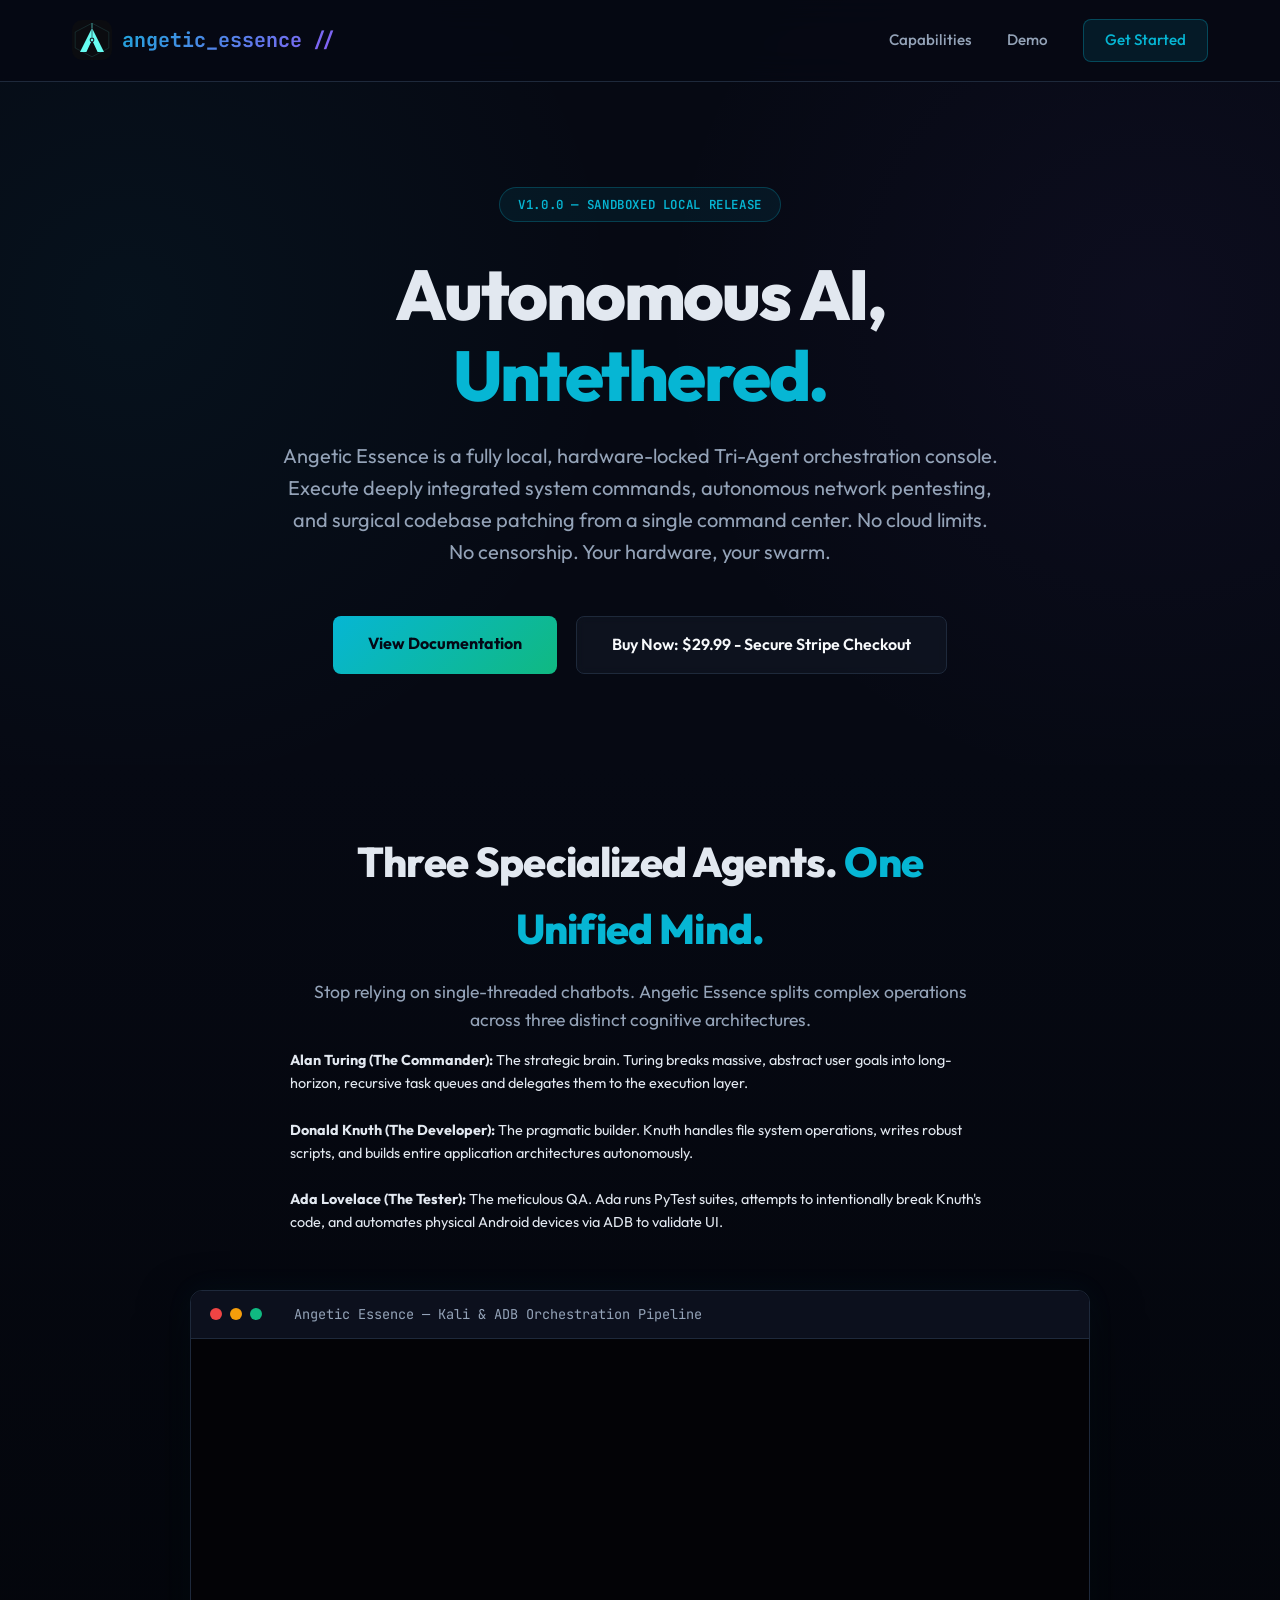
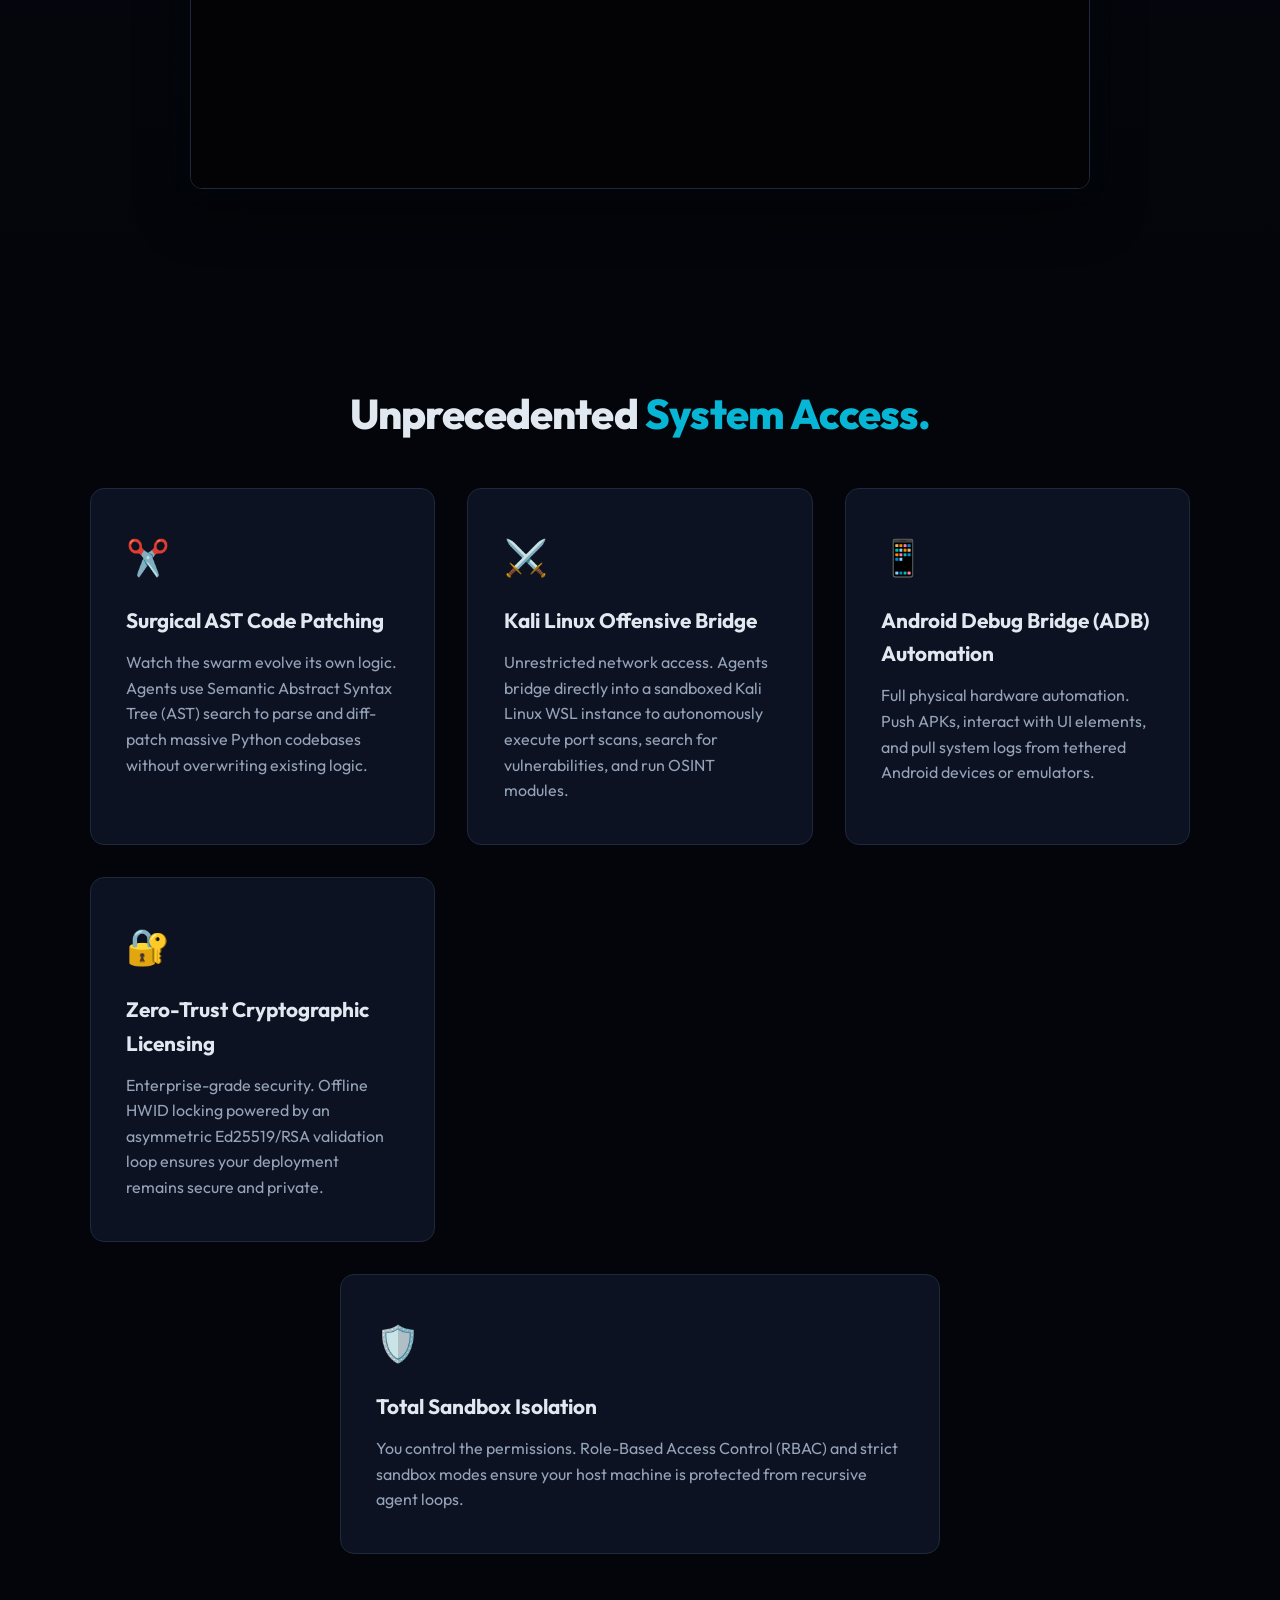
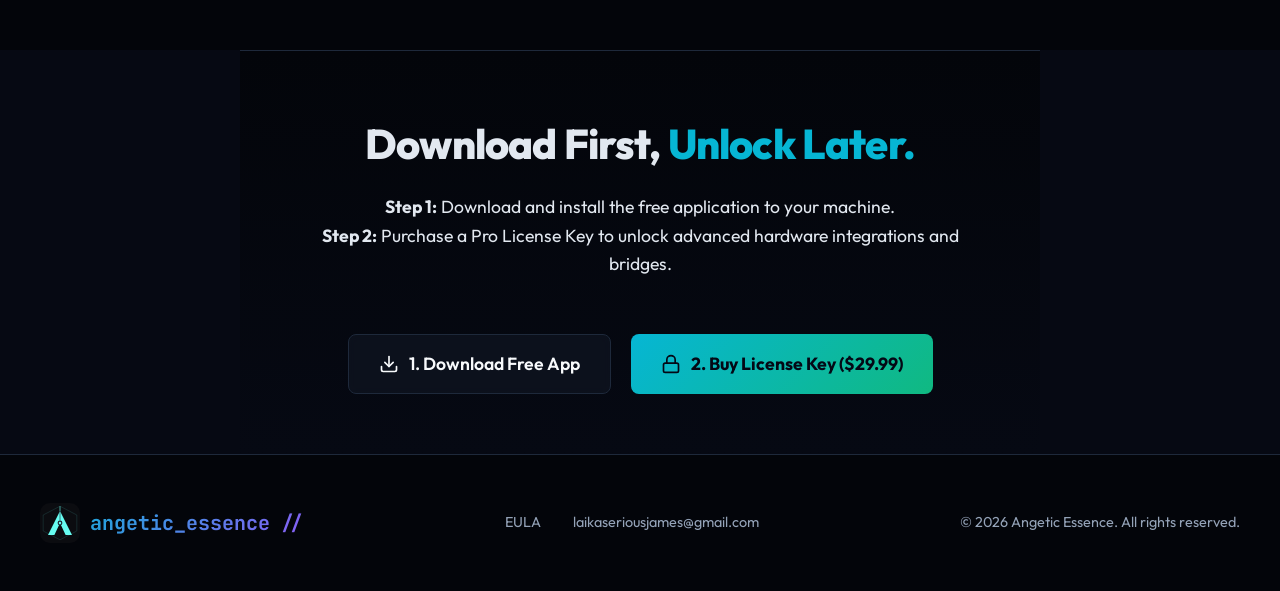
==== website/index.html @ a0ae640c "Include marketing website files in repository distribution" ====
<!DOCTYPE html>
<html lang="en">
<head>
    <meta charset="UTF-8">
    <meta name="viewport" content="width=device-width, initial-scale=1.0">
    <title>Angetic Essence — Local Autonomous AI Agent Cyberdeck</title>
    <link rel="stylesheet" href="styles.css">
    <link rel="preconnect" href="https://fonts.googleapis.com">
    <link href="https://fonts.googleapis.com/css2?family=JetBrains+Mono:wght@400;500;700&family=Outfit:wght@400;500;600;700;800&display=swap" rel="stylesheet">
</head>
<body>
    <nav>
        <div class="nav-inner">
            <span class="logo" style="display: flex; align-items: center; gap: 10px;">
                <svg xmlns="http://www.w3.org/2000/svg" viewBox="0 0 500 500" height="40" style="border-radius: 10px;">
                  <rect width="500" height="500" fill="#0B0C10"/>
                  <polygon points="250,40 460,150 460,350 250,460 40,350 40,150" fill="none" stroke="#45A29E" stroke-width="6" stroke-opacity="0.4"/>
                  <path d="M 250 100 L 400 400 L 320 400 L 250 250 L 180 400 L 100 400 Z" fill="#66FCF1"/>
                  <circle cx="250" cy="250" r="30" fill="#1F2833"/>
                  <circle cx="250" cy="250" r="15" fill="#66FCF1"/>
                  <line x1="250" y1="100" x2="250" y2="220" stroke="#1F2833" stroke-width="8"/>
                  <line x1="250" y1="40" x2="250" y2="100" stroke="#66FCF1" stroke-width="8"/>
                </svg>
                angetic_essence<span class="dim">//</span>
            </span>
            <div class="nav-links">
                <a href="#features">Capabilities</a>
                <a href="#demo">Demo</a>
                <a href="#pricing" class="nav-cta">Get Started</a>
            </div>
        </div>
    </nav>

    <header class="hero">
        <div class="hero-bg"></div>
        <div class="hero-content">
            <span class="badge">V1.0.0 — Sandboxed Local Release</span>
            <h1>Autonomous AI,<br><span class="accent">Untethered.</span></h1>
            <p class="hero-sub">Angetic Essence is a fully local, hardware-locked Tri-Agent orchestration console. Execute deeply integrated system commands, autonomous network pentesting, and surgical codebase patching from a single command center. No cloud limits. No censorship. Your hardware, your swarm.</p>
            <div class="hero-actions">
                <a href="https://github.com/laikaseriousjames-barkdog/Angetic-Essence#readme" class="btn-primary">View Documentation</a>
                <a href="#pricing" class="btn-secondary">Buy Now: $29.99 - Secure Stripe Checkout</a>
            </div>
        </div>
    </header>

    <section class="demo-section" id="demo">
        <div class="section-header">
            <h2>Three Specialized Agents. <span class="accent">One Unified Mind.</span></h2>
            <p>Stop relying on single-threaded chatbots. Angetic Essence splits complex operations across three distinct cognitive architectures.</p>
            <p style="color: var(--fg2); margin-top: 15px; font-size: 0.9rem; text-align: left; max-width: 800px; margin-left: auto; margin-right: auto;">
                <strong>Alan Turing (The Commander):</strong> The strategic brain. Turing breaks massive, abstract user goals into long-horizon, recursive task queues and delegates them to the execution layer.<br><br>
                <strong>Donald Knuth (The Developer):</strong> The pragmatic builder. Knuth handles file system operations, writes robust scripts, and builds entire application architectures autonomously.<br><br>
                <strong>Ada Lovelace (The Tester):</strong> The meticulous QA. Ada runs PyTest suites, attempts to intentionally break Knuth's code, and automates physical Android devices via ADB to validate UI.
            </p>
        </div>
        <div class="hardware-frame">
            <div class="screen-header">
                <div class="window-controls">
                    <span class="dot red"></span>
                    <span class="dot yellow"></span>
                    <span class="dot green"></span>
                </div>
                <span class="window-title">Angetic Essence — Kali & ADB Orchestration Pipeline</span>
            </div>
            <div class="screen-body">
                <video autoplay loop muted playsinline class="demo-video">
                    <source src="assets/demo.mp4" type="video/mp4">
                    <!-- Text fallback representing terminal output in case video asset is not present -->
                    <pre class="terminal-fallback">
[Knuth] Initializing news-based developer intelligence loop...
[Lovelace] Verification suites booted: pytest-coverage ready.
[Turing] Analyzing Kali Linux WSL VM health: Status OK.
[SYSTEM] Ready for tasks. Enter target command.
$ /api/adb/devices -> Listing ADB nodes. Found device [emulator-5554]
$ /api/vm/exec "nmap -sV -F 192.168.1.1" -> Triggering network audit tool...
                    </pre>
                </video>
            </div>
        </div>
    </section>

    <section class="value-props" id="features">
        <div class="section-header" style="text-align: center; margin-bottom: 40px;">
            <h2>Unprecedented <span class="accent">System Access.</span></h2>
        </div>
        <div class="props-grid">
            <div class="prop-card">
                <div class="prop-icon">✂️</div>
                <h3>Surgical AST Code Patching</h3>
                <p>Watch the swarm evolve its own logic. Agents use Semantic Abstract Syntax Tree (AST) search to parse and diff-patch massive Python codebases without overwriting existing logic.</p>
            </div>
            <div class="prop-card">
                <div class="prop-icon">⚔️</div>
                <h3>Kali Linux Offensive Bridge</h3>
                <p>Unrestricted network access. Agents bridge directly into a sandboxed Kali Linux WSL instance to autonomously execute port scans, search for vulnerabilities, and run OSINT modules.</p>
            </div>
            <div class="prop-card">
                <div class="prop-icon">📱</div>
                <h3>Android Debug Bridge (ADB) Automation</h3>
                <p>Full physical hardware automation. Push APKs, interact with UI elements, and pull system logs from tethered Android devices or emulators.</p>
            </div>
            <div class="prop-card">
                <div class="prop-icon">🔐</div>
                <h3>Zero-Trust Cryptographic Licensing</h3>
                <p>Enterprise-grade security. Offline HWID locking powered by an asymmetric Ed25519/RSA validation loop ensures your deployment remains secure and private.</p>
            </div>
            <div class="prop-card" style="grid-column: 1 / -1; max-width: 600px; margin: 0 auto;">
                <div class="prop-icon">🛡️</div>
                <h3>Total Sandbox Isolation</h3>
                <p>You control the permissions. Role-Based Access Control (RBAC) and strict sandbox modes ensure your host machine is protected from recursive agent loops.</p>
            </div>
        </div>
    </section>

    <section class="pricing" id="pricing" style="text-align: center; max-width: 800px; margin: 0 auto; padding: 60px 20px;">
        <div class="section-header">
            <h2>Download First, <span class="accent">Unlock Later.</span></h2>
            <p style="font-size: 1.1rem; margin-bottom: 30px; line-height: 1.6; color: var(--fg2);">
                <strong>Step 1:</strong> Download and install the free application to your machine.<br>
                <strong>Step 2:</strong> Purchase a Pro License Key to unlock advanced hardware integrations and bridges.
            </p>
        </div>
        <div style="display: flex; gap: 20px; justify-content: center; flex-wrap: wrap;">
            <a href="https://github.com/laikaseriousjames-barkdog/Angetic-Essence/releases/latest/download/Angetic-Essencev1.exe" class="btn-secondary" style="font-size: 1.1rem; padding: 15px 30px; display: flex; align-items: center; gap: 10px;">
                <svg width="20" height="20" viewBox="0 0 24 24" fill="none" stroke="currentColor" stroke-width="2" stroke-linecap="round" stroke-linejoin="round"><path d="M21 15v4a2 2 0 0 1-2 2H5a2 2 0 0 1-2-2v-4"></path><polyline points="7 10 12 15 17 10"></polyline><line x1="12" y1="15" x2="12" y2="3"></line></svg>
                1. Download Free App
            </a>
            <a href="https://buy.stripe.com/bJe3cv6GCcll5O38qT6g800" class="btn-primary" target="_blank" rel="noopener noreferrer" style="font-size: 1.1rem; padding: 15px 30px; display: flex; align-items: center; gap: 10px;">
                <svg width="20" height="20" viewBox="0 0 24 24" fill="none" stroke="currentColor" stroke-width="2" stroke-linecap="round" stroke-linejoin="round"><rect x="3" y="11" width="18" height="11" rx="2" ry="2"></rect><path d="M7 11V7a5 5 0 0 1 10 0v4"></path></svg>
                2. Buy License Key ($29.99)
            </a>
        </div>
    </section>

    <footer>
        <div class="footer-inner">
            <span class="logo" style="display: flex; align-items: center; gap: 10px;">
                <svg xmlns="http://www.w3.org/2000/svg" viewBox="0 0 500 500" height="40" style="border-radius: 10px;">
                  <rect width="500" height="500" fill="#0B0C10"/>
                  <polygon points="250,40 460,150 460,350 250,460 40,350 40,150" fill="none" stroke="#45A29E" stroke-width="6" stroke-opacity="0.4"/>
                  <path d="M 250 100 L 400 400 L 320 400 L 250 250 L 180 400 L 100 400 Z" fill="#66FCF1"/>
                  <circle cx="250" cy="250" r="30" fill="#1F2833"/>
                  <circle cx="250" cy="250" r="15" fill="#66FCF1"/>
                  <line x1="250" y1="100" x2="250" y2="220" stroke="#1F2833" stroke-width="8"/>
                  <line x1="250" y1="40" x2="250" y2="100" stroke="#66FCF1" stroke-width="8"/>
                </svg>
                angetic_essence<span class="dim">//</span>
            </span>
            <div class="footer-links">
                <a href="docs/EULA.md">EULA</a>
                <a href="mailto:laikaseriousjames@gmail.com">laikaseriousjames@gmail.com</a>
            </div>
            <span class="dim">&copy; 2026 Angetic Essence. All rights reserved.</span>
        </div>
    </footer>
</body>
</html>
---- website/styles.css ----
/* ─── Reset & Base ─── */
*, *::before, *::after {
    margin: 0;
    padding: 0;
    box-sizing: border-box;
}

html {
    scroll-behavior: smooth;
}

body {
    background: #060913;
    color: #e2e8f0;
    font-family: 'Outfit', -apple-system, BlinkMacSystemFont, sans-serif;
    line-height: 1.6;
    -webkit-font-smoothing: antialiased;
}

/* ─── Global Variables ─── */
:root {
    --bg: #060913;
    --bg-card: #0d1222;
    --bg-hover: #131b32;
    --border: #1e293b;
    --border-glow: rgba(6, 182, 212, 0.2);
    --text: #f8fafc;
    --text-dim: #94a3b8;
    --accent: #06b6d4; /* Cyan */
    --accent-alt: #10b981; /* Green */
    --purple: #8b5cf6;
    --font-mono: 'JetBrains Mono', 'Fira Code', monospace;
}

.accent { color: var(--accent); }
.dim { color: var(--text-dim); }

/* ─── Navigation ─── */
nav {
    position: fixed;
    top: 0;
    width: 100%;
    z-index: 100;
    background: rgba(6, 9, 19, 0.85);
    backdrop-filter: blur(16px);
    border-bottom: 1px solid var(--border);
}

.nav-inner {
    max-width: 1200px;
    margin: 0 auto;
    padding: 1.2rem 2rem;
    display: flex;
    justify-content: space-between;
    align-items: center;
}

.logo {
    font-family: var(--font-mono);
    font-size: 1.25rem;
    font-weight: 700;
    background: linear-gradient(135deg, var(--accent), var(--purple));
    -webkit-background-clip: text;
    -webkit-text-fill-color: transparent;
}

.nav-links {
    display: flex;
    gap: 2.2rem;
    align-items: center;
}

.nav-links a {
    color: var(--text-dim);
    text-decoration: none;
    font-size: 0.95rem;
    font-weight: 500;
    transition: color 0.2s;
}

.nav-links a:hover {
    color: var(--accent);
}

.nav-cta {
    background: rgba(6, 182, 212, 0.1);
    color: var(--accent) !important;
    padding: 0.5rem 1.3rem;
    border-radius: 8px;
    border: 1px solid rgba(6, 182, 212, 0.3);
    font-weight: 600;
    transition: all 0.2s;
}

.nav-cta:hover {
    background: rgba(6, 182, 212, 0.2);
    box-shadow: 0 0 15px rgba(6, 182, 212, 0.2);
}

/* ─── Hero / Header ─── */
.hero {
    position: relative;
    min-height: 85vh;
    display: flex;
    align-items: center;
    justify-content: center;
    padding: 10rem 2rem 4rem;
    overflow: hidden;
}

.hero-bg {
    position: absolute;
    inset: 0;
    background:
        radial-gradient(circle at 10% 40%, rgba(6, 182, 212, 0.05) 0%, transparent 40%),
        radial-gradient(circle at 90% 40%, rgba(139, 92, 246, 0.05) 0%, transparent 40%);
    pointer-events: none;
}

.hero-content {
    position: relative;
    max-width: 900px;
    text-align: center;
    z-index: 10;
}

.badge {
    display: inline-block;
    font-family: var(--font-mono);
    font-size: 0.78rem;
    color: var(--accent);
    background: rgba(6, 182, 212, 0.08);
    border: 1px solid rgba(6, 182, 212, 0.25);
    padding: 0.4rem 1.1rem;
    border-radius: 100px;
    margin-bottom: 2rem;
    letter-spacing: 0.05em;
    text-transform: uppercase;
    font-weight: 600;
}

.hero h1 {
    font-size: clamp(2.6rem, 5.5vw, 4.4rem);
    margin-bottom: 1.5rem;
    font-weight: 800;
    letter-spacing: -0.03em;
    line-height: 1.15;
}

.hero-sub {
    font-size: clamp(1.05rem, 2vw, 1.25rem);
    color: var(--text-dim);
    max-width: 720px;
    margin: 0 auto 3rem;
    line-height: 1.6;
}

.hero-actions {
    display: flex;
    gap: 1.2rem;
    justify-content: center;
    flex-wrap: wrap;
}

/* ─── Buttons ─── */
.btn-primary {
    display: inline-block;
    background: linear-gradient(135deg, var(--accent), var(--accent-alt));
    color: #040815;
    font-weight: 700;
    font-size: 1rem;
    padding: 0.95rem 2.2rem;
    border-radius: 8px;
    text-decoration: none;
    border: none;
    cursor: pointer;
    transition: all 0.25s ease;
}

.btn-primary:hover {
    transform: translateY(-2px);
    box-shadow: 0 0 25px rgba(6, 182, 212, 0.4);
}

.btn-secondary {
    display: inline-block;
    color: var(--text);
    font-weight: 600;
    font-size: 1rem;
    padding: 0.95rem 2.2rem;
    border-radius: 8px;
    text-decoration: none;
    border: 1px solid var(--border);
    background: rgba(30, 41, 59, 0.3);
    backdrop-filter: blur(4px);
    transition: all 0.25s ease;
}

.btn-secondary:hover {
    border-color: var(--accent);
    background: var(--bg-hover);
    transform: translateY(-2px);
}

/* ─── Demo Section & Hardware Screen ─── */
.demo-section {
    padding: 4rem 2rem 6rem;
    background: linear-gradient(180deg, var(--bg) 0%, #03050a 100%);
}

.section-header {
    text-align: center;
    max-width: 700px;
    margin: 0 auto 3.5rem;
}

.section-header h2 {
    font-size: clamp(2rem, 3.5vw, 2.6rem);
    font-weight: 800;
    letter-spacing: -0.02em;
}

.section-header p {
    color: var(--text-dim);
    margin-top: 1rem;
    font-size: 1.1rem;
}

.hardware-frame {
    max-width: 900px;
    margin: 0 auto;
    background: #020205;
    border-radius: 12px;
    border: 1px solid var(--border);
    box-shadow: 0 20px 50px rgba(0, 0, 0, 0.5), 0 0 30px rgba(6, 182, 212, 0.05);
    overflow: hidden;
}

.screen-header {
    display: flex;
    align-items: center;
    padding: 0.8rem 1.2rem;
    background: #0c101d;
    border-bottom: 1px solid var(--border);
}

.window-controls {
    display: flex;
    gap: 0.5rem;
}

.window-controls .dot {
    width: 12px;
    height: 12px;
    border-radius: 50%;
    display: block;
}

.window-controls .dot.red { background: #ef4444; }
.window-controls .dot.yellow { background: #f59e0b; }
.window-controls .dot.green { background: #10b981; }

.window-title {
    margin-left: 2rem;
    color: var(--text-dim);
    font-size: 0.85rem;
    font-family: var(--font-mono);
}

.screen-body {
    position: relative;
    padding: 0;
    background: #030306;
}

.demo-video {
    width: 100%;
    height: auto;
    display: block;
    border: none;
}

.terminal-fallback {
    padding: 2rem;
    font-family: var(--font-mono);
    font-size: 0.9rem;
    color: #00ff66;
    line-height: 1.8;
    white-space: pre-wrap;
    word-break: break-all;
    background: #030306;
}

/* ─── Value Propositions ─── */
.value-props {
    padding: 6rem 2rem;
    background: #03050a;
}

.props-grid {
    max-width: 1100px;
    margin: 0 auto;
    display: grid;
    grid-template-columns: repeat(auto-fit, minmax(320px, 1fr));
    gap: 2rem;
}

.prop-card {
    background: var(--bg-card);
    border: 1px solid var(--border);
    border-radius: 14px;
    padding: 2.5rem 2.2rem;
    transition: all 0.3s ease;
}

.prop-card:hover {
    border-color: var(--border-glow);
    background: var(--bg-hover);
    transform: translateY(-4px);
    box-shadow: 0 10px 25px rgba(6, 182, 212, 0.05);
}

.prop-icon {
    font-size: 2.2rem;
    margin-bottom: 1.2rem;
}

.prop-card h3 {
    font-size: 1.3rem;
    font-weight: 700;
    margin-bottom: 0.8rem;
}

.prop-card p {
    color: var(--text-dim);
    font-size: 1rem;
    line-height: 1.6;
}

.prop-card p strong {
    color: var(--text);
}

/* ─── Pricing Section ─── */
.pricing {
    padding: 8rem 2rem;
    background: linear-gradient(180deg, #03050a 0%, var(--bg) 100%);
    border-top: 1px solid var(--border);
}

.pricing-grid {
    max-width: 900px;
    margin: 0 auto;
    display: grid;
    grid-template-columns: repeat(auto-fit, minmax(360px, 1fr));
    gap: 2.5rem;
    align-items: stretch;
}

.pricing-card {
    background: var(--bg-card);
    border: 1px solid var(--border);
    border-radius: 16px;
    padding: 3rem 2.5rem;
    position: relative;
    display: flex;
    flex-direction: column;
}

.pricing-card.featured {
    border-color: var(--accent);
    box-shadow: 0 15px 40px rgba(6, 182, 212, 0.1);
    background: #0e162d;
}

.featured-badge {
    position: absolute;
    top: -14px;
    left: 50%;
    transform: translateX(-50%);
    background: linear-gradient(135deg, var(--accent), var(--accent-alt));
    color: #040815;
    font-size: 0.8rem;
    font-weight: 800;
    padding: 0.35rem 1.5rem;
    border-radius: 100px;
    text-transform: uppercase;
    letter-spacing: 0.05em;
}

.pricing-card h3 {
    font-size: 1.5rem;
    font-weight: 800;
    margin-bottom: 0.5rem;
}

.price {
    font-size: 3.5rem;
    font-weight: 800;
    color: var(--text);
    margin: 1rem 0 0.1rem;
}

.pricing-card.featured .price {
    color: var(--accent);
}

.price-note {
    color: var(--text-dim);
    font-size: 0.95rem;
    margin-bottom: 1.5rem;
}

.card-desc {
    color: var(--text-dim);
    font-size: 0.95rem;
    line-height: 1.5;
    margin-bottom: 2rem;
}

.pricing-card ul {
    list-style: none;
    margin-bottom: 3rem;
}

.pricing-card li {
    padding: 0.65rem 0;
    font-size: 0.95rem;
    color: var(--text-dim);
    display: flex;
    align-items: flex-start;
}

.pricing-card li::before {
    content: "✓";
    color: var(--accent-alt);
    margin-right: 0.75rem;
    font-weight: 900;
}

.pricing-card.featured li {
    color: #e2e8f0;
}

.pricing-card.featured li strong {
    color: var(--accent);
}

.pricing-card .btn-primary,
.pricing-card .btn-secondary {
    width: 100%;
    text-align: center;
    margin-top: auto;
    font-size: 1.05rem;
}

/* ─── Footer ─── */
footer {
    border-top: 1px solid var(--border);
    padding: 3rem 2rem;
    background: #03050a;
}

.footer-inner {
    max-width: 1200px;
    margin: 0 auto;
    display: flex;
    justify-content: space-between;
    align-items: center;
    flex-wrap: wrap;
    gap: 1.5rem;
    font-size: 0.9rem;
}

.footer-links {
    display: flex;
    gap: 2rem;
}

.footer-links a {
    color: var(--text-dim);
    text-decoration: none;
    transition: color 0.2s;
}

.footer-links a:hover {
    color: var(--accent);
}

/* ─── Responsive ─── */
@media (max-width: 768px) {
    .nav-links a:not(.nav-cta) {
        display: none;
    }
    .hero-actions {
        flex-direction: column;
    }
    .hero-actions .btn-primary,
    .hero-actions .btn-secondary {
        width: 100%;
        text-align: center;
    }
    .pricing-grid {
        grid-template-columns: 1fr;
    }
    .pricing-card {
        padding: 2.5rem 1.8rem;
    }
}
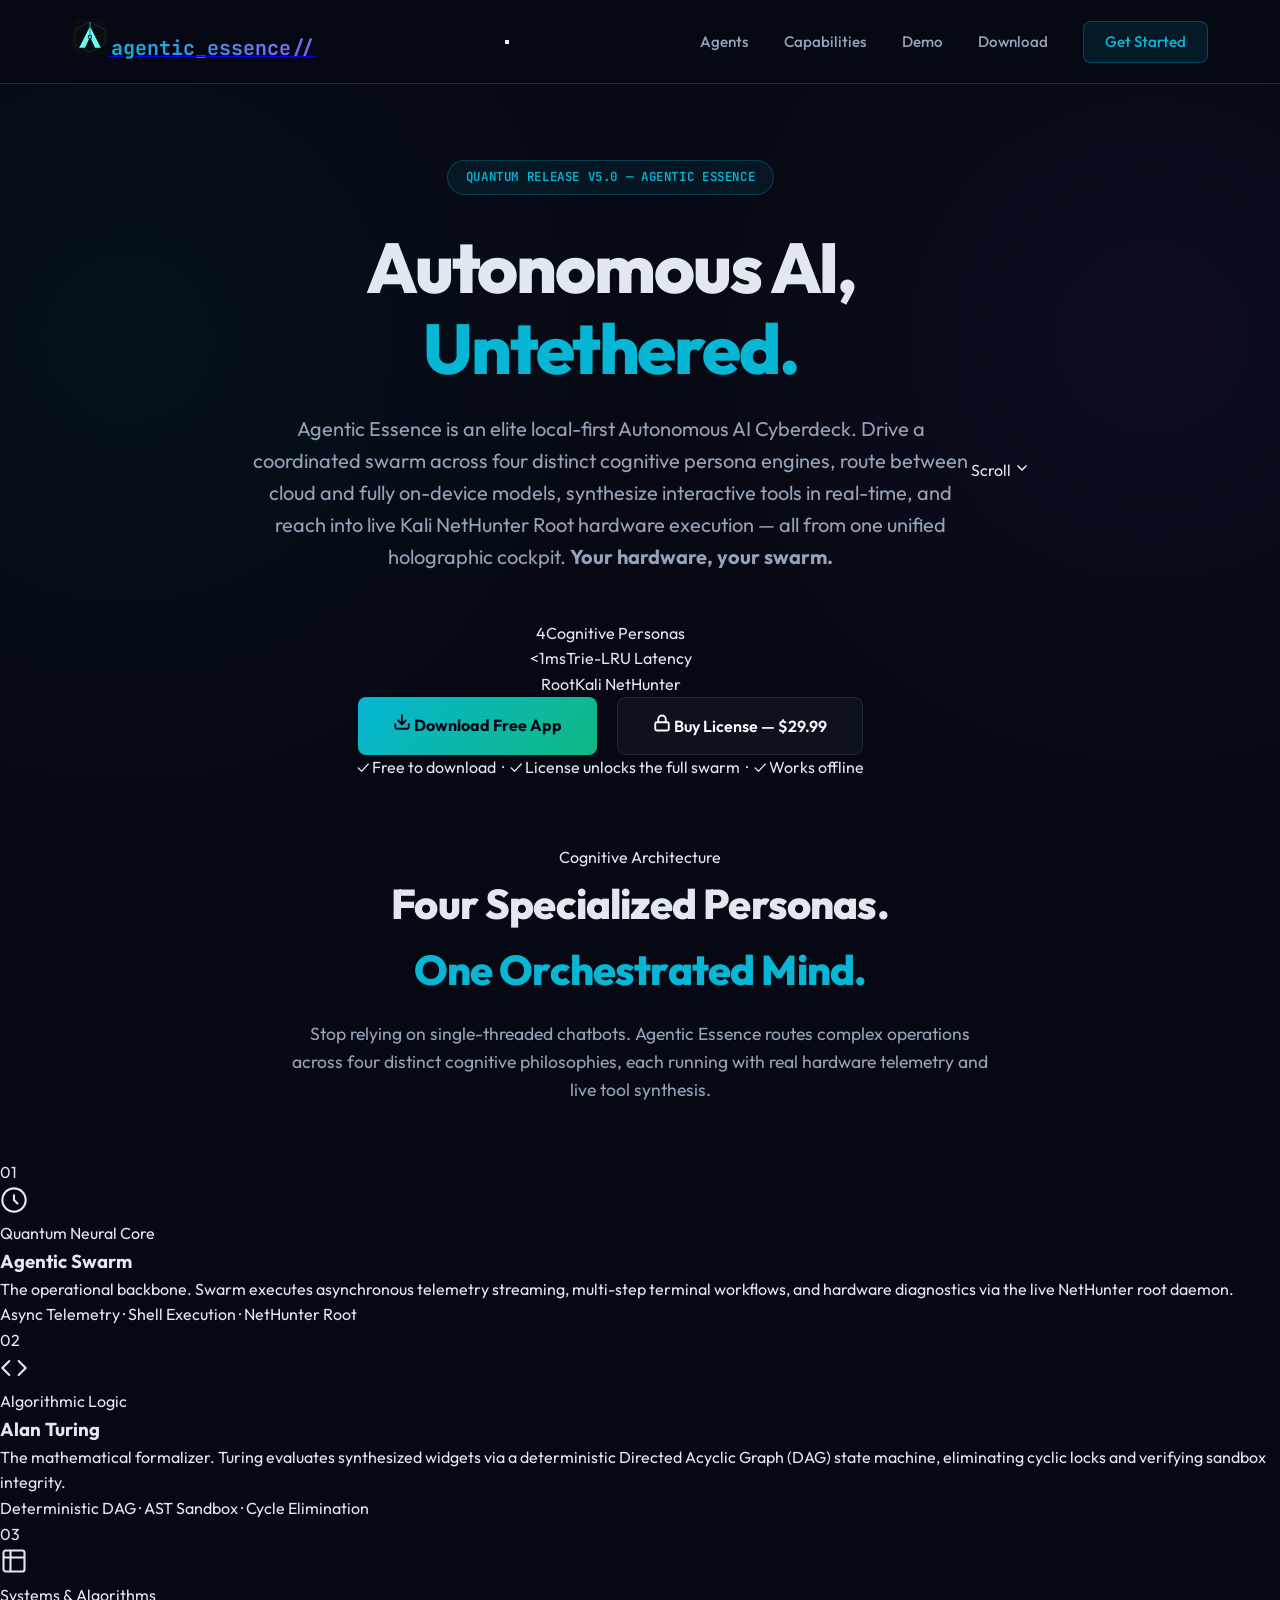
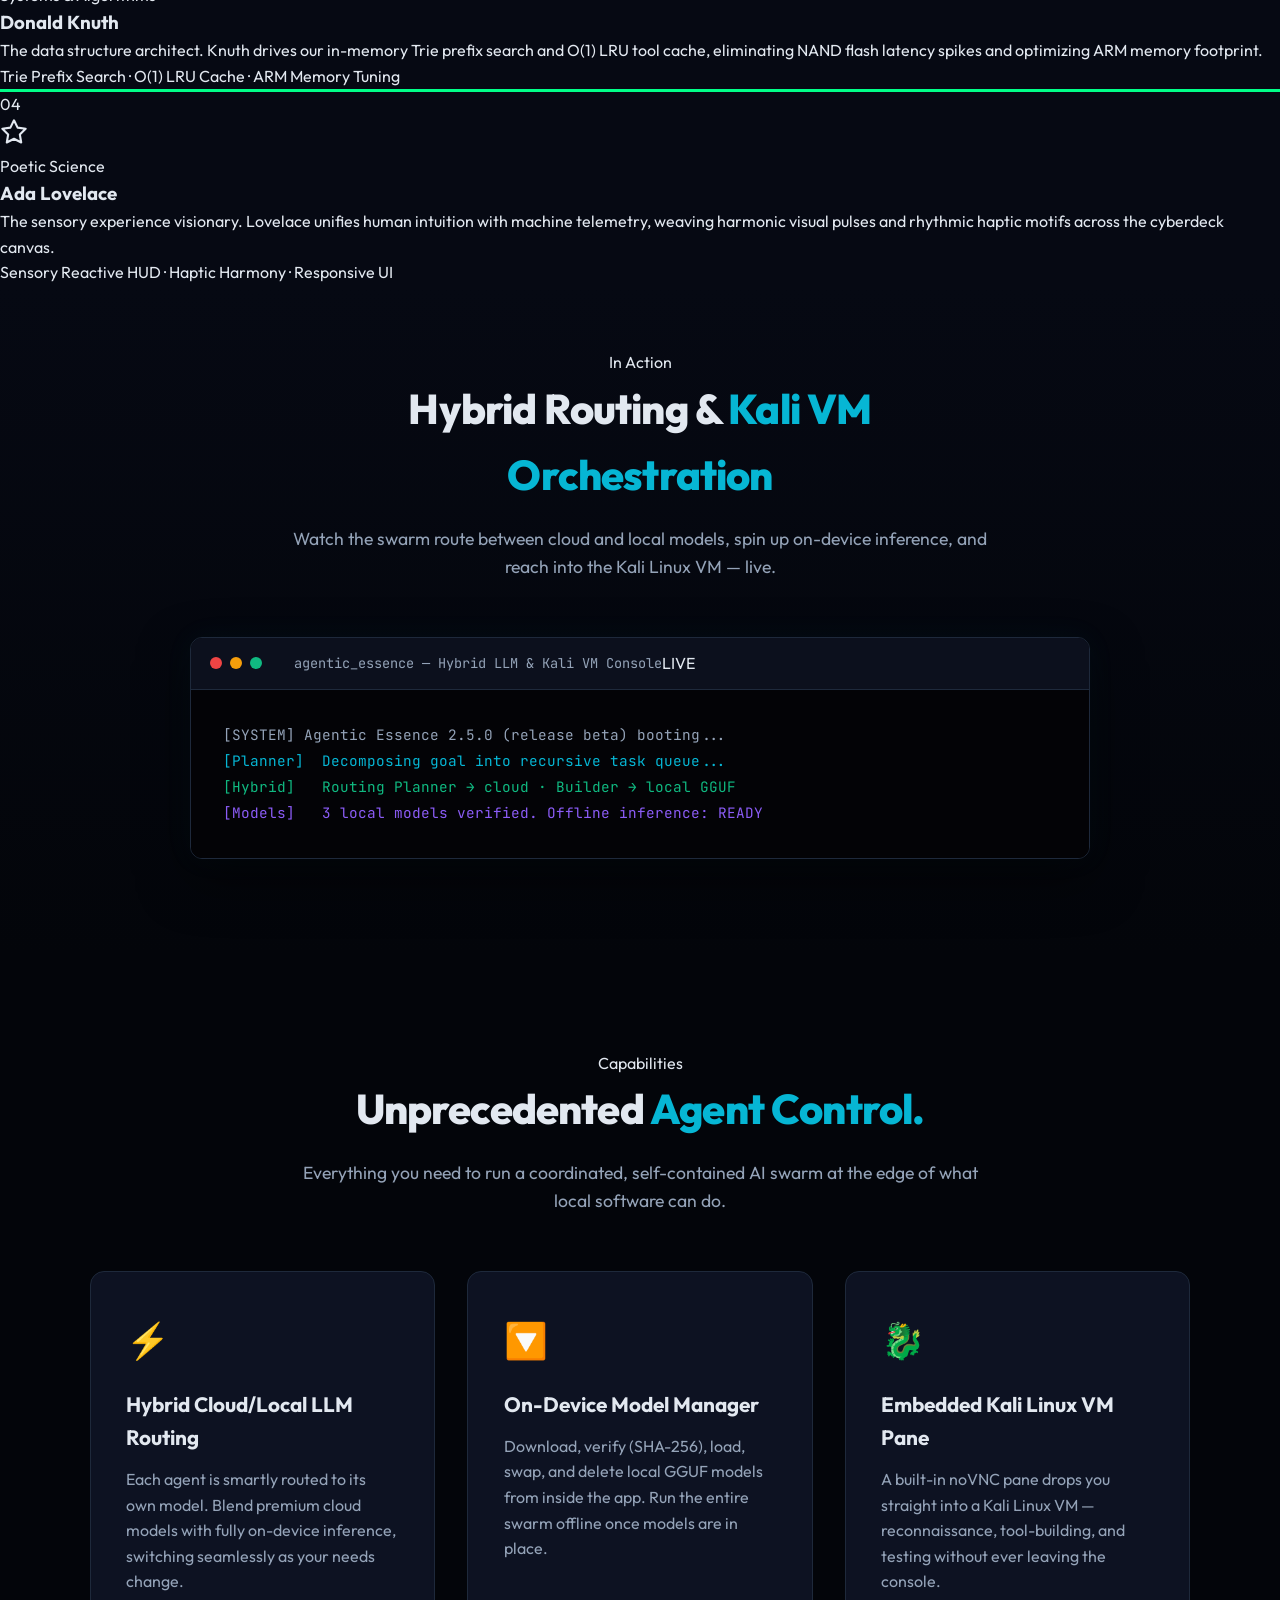
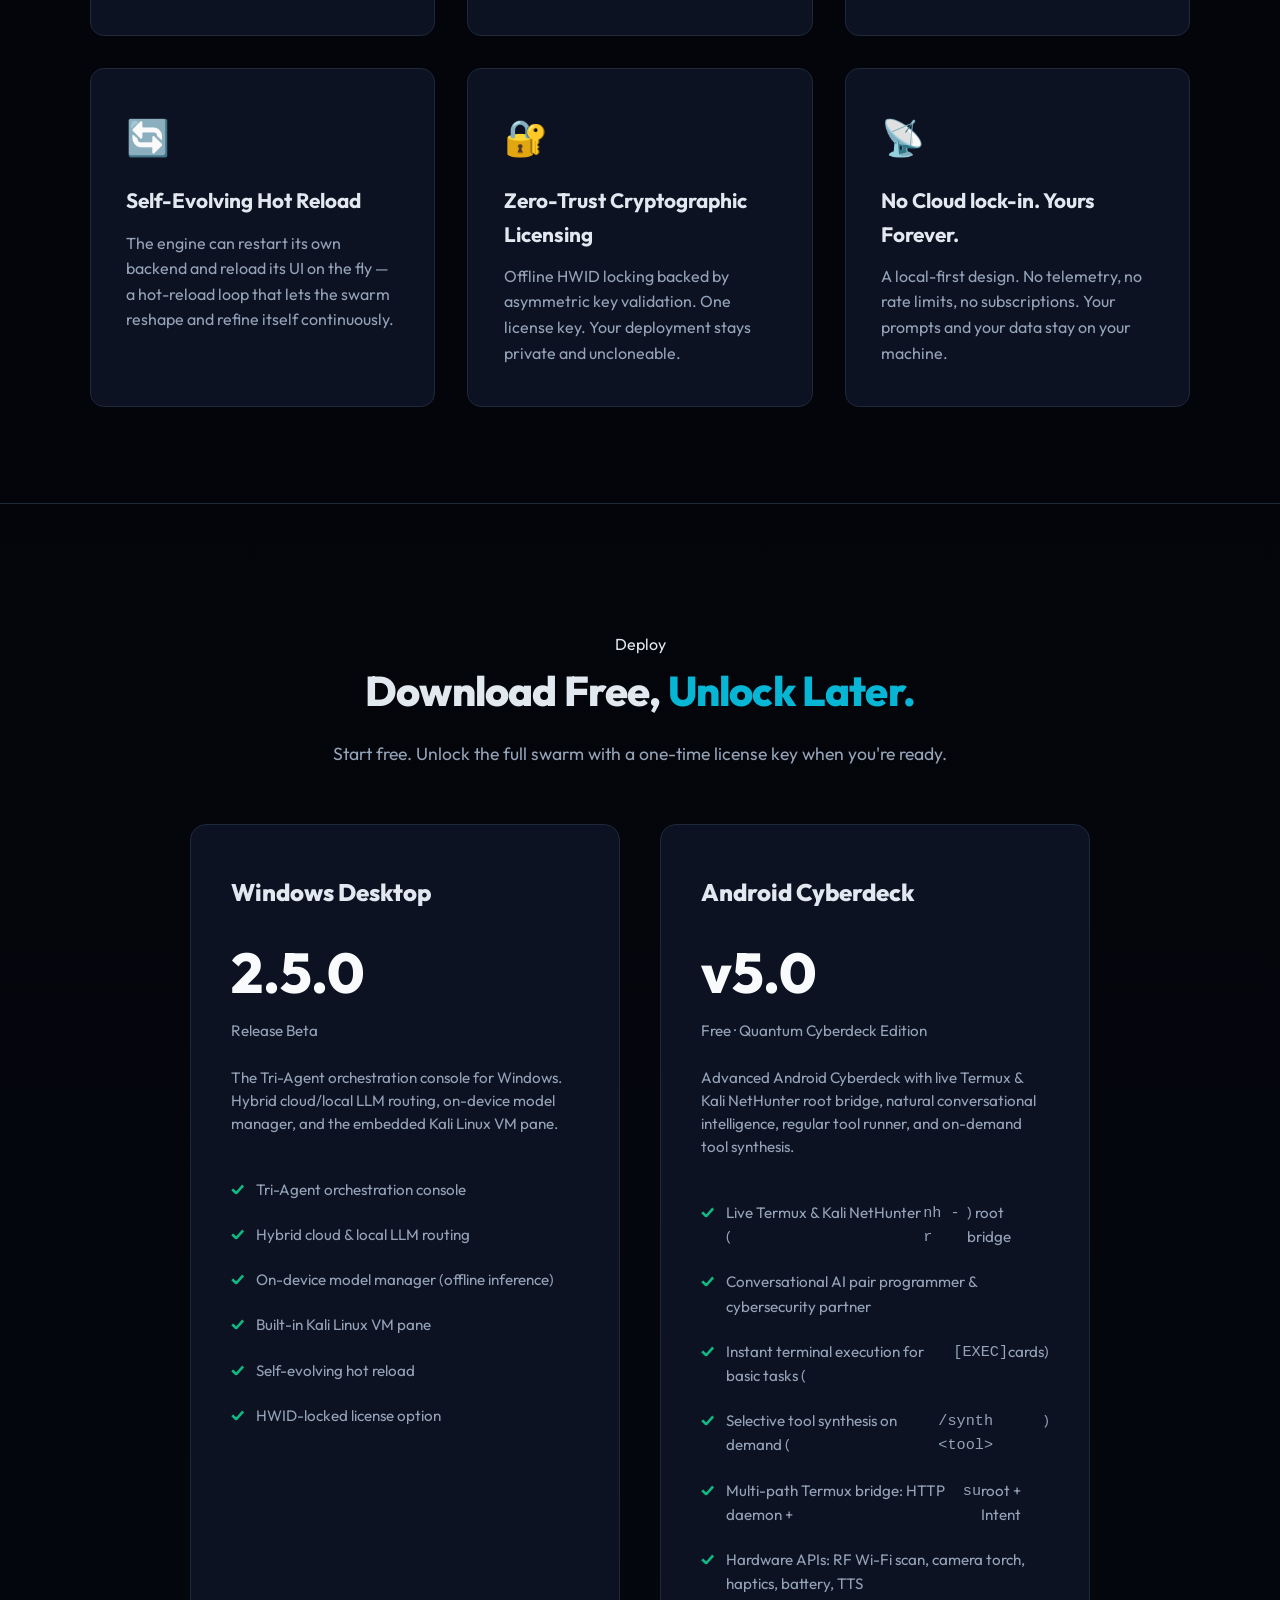
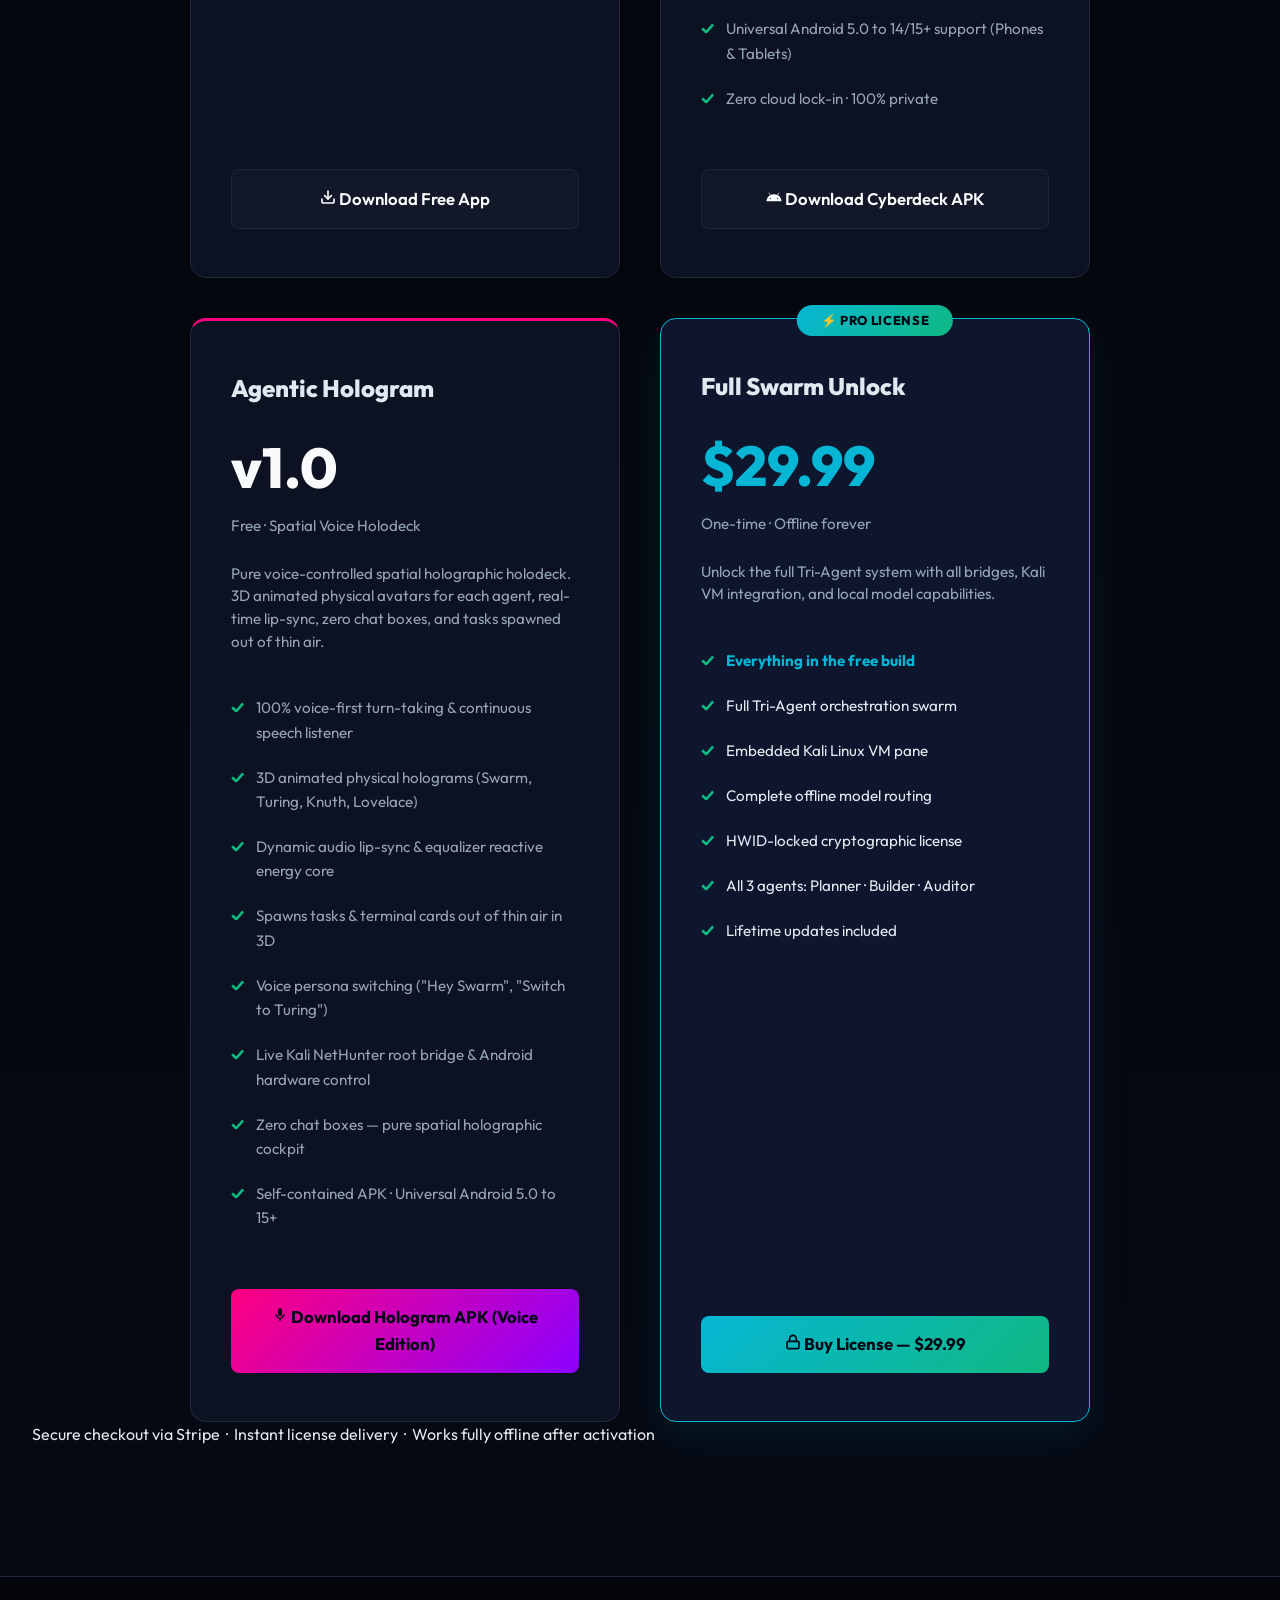
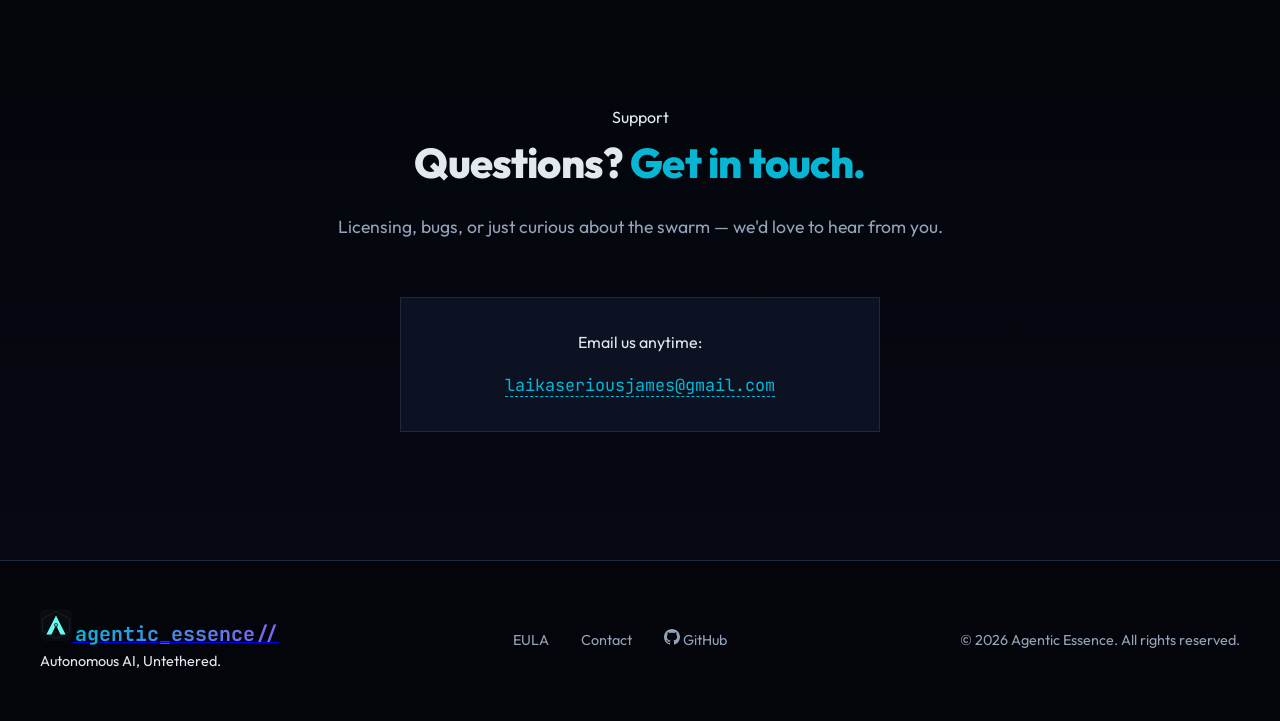
==== commit 368ccf1a: "feat(holo): add standalone voice-controlled spatial hologram app with 3D physical avatars and spatia" ====
--- a/website/index.html
+++ b/website/index.html
@@ -3,16 +3,33 @@
 <head>
     <meta charset="UTF-8">
     <meta name="viewport" content="width=device-width, initial-scale=1.0">
-    <title>Angetic Essence — Local Autonomous AI Agent Cyberdeck</title>
+    <meta name="description" content="Agentic Essence — Release beta. A local-first, hardware-locked Tri-Agent AI orchestration console. Hybrid cloud/local LLM routing, on-device model manager, and a built-in Kali Linux VM pane. No cloud lock-in.">
+    <meta property="og:title" content="Agentic Essence — Autonomous AI, Untethered.">
+    <meta property="og:description" content="Deploy a Tri-Agent AI swarm with hybrid cloud/local routing, a local model manager, and an embedded Kali Linux VM. Your hardware, your swarm.">
+    <meta property="og:type" content="website">
+    <meta property="og:url" content="https://agentic-essence.com/">
+    <meta name="theme-color" content="#0B0C10">
+    <meta name="mobile-web-app-capable" content="yes">
+    <meta name="apple-mobile-web-app-capable" content="yes">
+    <meta name="apple-mobile-web-app-status-bar-style" content="black-translucent">
+    <meta name="apple-mobile-web-app-title" content="Agentic Essence">
+    <meta name="twitter:card" content="summary_large_image">
+    <meta name="twitter:title" content="Agentic Essence — Autonomous AI, Untethered.">
+    <meta name="twitter:description" content="Deploy a Tri-Agent AI swarm. Hybrid cloud/local routing, local model manager, embedded Kali VM.">
+    <title>Agentic Essence — Local Autonomous AI Agent Cyberdeck</title>
+    <link rel="icon" type="image/svg+xml" href="favicon.svg">
+    <link rel="manifest" href="manifest.json">
     <link rel="stylesheet" href="styles.css">
     <link rel="preconnect" href="https://fonts.googleapis.com">
     <link href="https://fonts.googleapis.com/css2?family=JetBrains+Mono:wght@400;500;700&family=Outfit:wght@400;500;600;700;800&display=swap" rel="stylesheet">
 </head>
 <body>
+
+    <!-- NAV -->
     <nav>
         <div class="nav-inner">
-            <span class="logo" style="display: flex; align-items: center; gap: 10px;">
-                <svg xmlns="http://www.w3.org/2000/svg" viewBox="0 0 500 500" height="40" style="border-radius: 10px;">
+            <a href="#" class="logo-link">
+                <svg xmlns="http://www.w3.org/2000/svg" viewBox="0 0 500 500" height="36" style="border-radius:8px;flex-shrink:0;">
                   <rect width="500" height="500" fill="#0B0C10"/>
                   <polygon points="250,40 460,150 460,350 250,460 40,350 40,150" fill="none" stroke="#45A29E" stroke-width="6" stroke-opacity="0.4"/>
                   <path d="M 250 100 L 400 400 L 320 400 L 250 250 L 180 400 L 100 400 Z" fill="#66FCF1"/>
@@ -21,38 +38,114 @@
                   <line x1="250" y1="100" x2="250" y2="220" stroke="#1F2833" stroke-width="8"/>
                   <line x1="250" y1="40" x2="250" y2="100" stroke="#66FCF1" stroke-width="8"/>
                 </svg>
-                angetic_essence<span class="dim">//</span>
-            </span>
-            <div class="nav-links">
+                <span class="logo">agentic_essence<span class="dim">//</span></span>
+            </a>
+            <button class="nav-hamburger" aria-label="Toggle menu" onclick="toggleMenu()">
+                <span></span><span></span><span></span>
+            </button>
+            <div class="nav-links" id="nav-menu">
+                <a href="#agents">Agents</a>
                 <a href="#features">Capabilities</a>
                 <a href="#demo">Demo</a>
-                <a href="#pricing" class="nav-cta">Get Started</a>
+                <a href="#download">Download</a>
+                <a href="#contact" class="nav-cta">Get Started</a>
             </div>
         </div>
     </nav>
 
+    <!-- HERO -->
     <header class="hero">
         <div class="hero-bg"></div>
+        <div class="hero-grid-overlay"></div>
         <div class="hero-content">
-            <span class="badge">V1.0.0 — Sandboxed Local Release</span>
+            <span class="badge">
+                <span class="badge-dot"></span>
+                Quantum Release v5.0 — Agentic Essence
+            </span>
             <h1>Autonomous AI,<br><span class="accent">Untethered.</span></h1>
-            <p class="hero-sub">Angetic Essence is a fully local, hardware-locked Tri-Agent orchestration console. Execute deeply integrated system commands, autonomous network pentesting, and surgical codebase patching from a single command center. No cloud limits. No censorship. Your hardware, your swarm.</p>
+            <p class="hero-sub">Agentic Essence is an elite local-first Autonomous AI Cyberdeck. Drive a coordinated swarm across four distinct cognitive persona engines, route between cloud and fully on-device models, synthesize interactive tools in real-time, and reach into live Kali NetHunter Root hardware execution — all from one unified holographic cockpit. <strong>Your hardware, your swarm.</strong></p>
+            <div class="hero-stats">
+                <div class="stat"><span class="stat-num">4</span><span class="stat-label">Cognitive Personas</span></div>
+                <div class="stat-divider"></div>
+                <div class="stat"><span class="stat-num">&lt;1ms</span><span class="stat-label">Trie-LRU Latency</span></div>
+                <div class="stat-divider"></div>
+                <div class="stat"><span class="stat-num">Root</span><span class="stat-label">Kali NetHunter</span></div>
+            </div>
             <div class="hero-actions">
-                <a href="https://github.com/laikaseriousjames-barkdog/Angetic-Essence#readme" class="btn-primary">View Documentation</a>
-                <a href="#pricing" class="btn-secondary">Buy Now: $29.99 - Secure Stripe Checkout</a>
-            </div>
+                <a href="#download" class="btn-primary">
+                    <svg width="18" height="18" viewBox="0 0 24 24" fill="none" stroke="currentColor" stroke-width="2.5" stroke-linecap="round" stroke-linejoin="round"><path d="M21 15v4a2 2 0 0 1-2 2H5a2 2 0 0 1-2-2v-4"/><polyline points="7 10 12 15 17 10"/><line x1="12" y1="15" x2="12" y2="3"/></svg>
+                    Download Free App
+                </a>
+                <a href="https://buy.stripe.com/bJe3cv6GCcll5O38qT6g800" class="btn-secondary" target="_blank" rel="noopener">
+                    <svg width="18" height="18" viewBox="0 0 24 24" fill="none" stroke="currentColor" stroke-width="2.5" stroke-linecap="round" stroke-linejoin="round"><rect x="3" y="11" width="18" height="11" rx="2" ry="2"/><path d="M7 11V7a5 5 0 0 1 10 0v4"/></svg>
+                    Buy License — $29.99
+                </a>
+            </div>
+            <p class="hero-note">✓ Free to download &nbsp;·&nbsp; ✓ License unlocks the full swarm &nbsp;·&nbsp; ✓ Works offline</p>
+        </div>
+        <div class="hero-scroll-hint">
+            <span>Scroll</span>
+            <svg width="16" height="16" viewBox="0 0 24 24" fill="none" stroke="currentColor" stroke-width="2.5" stroke-linecap="round" stroke-linejoin="round"><polyline points="6 9 12 15 18 9"/></svg>
         </div>
     </header>
 
+    <!-- AGENTS -->
+    <section class="agents-section" id="agents">
+        <div class="section-header">
+            <span class="section-tag">Cognitive Architecture</span>
+            <h2>Four Specialized Personas.<br><span class="accent">One Orchestrated Mind.</span></h2>
+            <p>Stop relying on single-threaded chatbots. Agentic Essence routes complex operations across four distinct cognitive philosophies, each running with real hardware telemetry and live tool synthesis.</p>
+        </div>
+        <div class="agents-grid">
+            <div class="agent-card commander">
+                <div class="agent-num">01</div>
+                <div class="agent-icon-wrap">
+                    <svg width="28" height="28" viewBox="0 0 24 24" fill="none" stroke="currentColor" stroke-width="1.8" stroke-linecap="round" stroke-linejoin="round"><circle cx="12" cy="12" r="10"/><path d="M12 8v4l3 3"/></svg>
+                </div>
+                <div class="agent-role">Quantum Neural Core</div>
+                <h3>Agentic Swarm</h3>
+                <p>The operational backbone. Swarm executes asynchronous telemetry streaming, multi-step terminal workflows, and hardware diagnostics via the live NetHunter root daemon.</p>
+                <div class="agent-tag">Async Telemetry · Shell Execution · NetHunter Root</div>
+            </div>
+            <div class="agent-card developer">
+                <div class="agent-num">02</div>
+                <div class="agent-icon-wrap">
+                    <svg width="28" height="28" viewBox="0 0 24 24" fill="none" stroke="currentColor" stroke-width="1.8" stroke-linecap="round" stroke-linejoin="round"><polyline points="16 18 22 12 16 6"/><polyline points="8 6 2 12 8 18"/></svg>
+                </div>
+                <div class="agent-role">Algorithmic Logic</div>
+                <h3>Alan Turing</h3>
+                <p>The mathematical formalizer. Turing evaluates synthesized widgets via a deterministic Directed Acyclic Graph (DAG) state machine, eliminating cyclic locks and verifying sandbox integrity.</p>
+                <div class="agent-tag">Deterministic DAG · AST Sandbox · Cycle Elimination</div>
+            </div>
+            <div class="agent-card tester">
+                <div class="agent-num">03</div>
+                <div class="agent-icon-wrap">
+                    <svg width="28" height="28" viewBox="0 0 24 24" fill="none" stroke="currentColor" stroke-width="1.8" stroke-linecap="round" stroke-linejoin="round"><path d="M9 3H5a2 2 0 0 0-2 2v4m6-6h10a2 2 0 0 1 2 2v4M9 3v18m0 0h10a2 2 0 0 0 2-2V9M9 21H5a2 2 0 0 1-2-2V9m0 0h18"/></svg>
+                </div>
+                <div class="agent-role">Systems &amp; Algorithms</div>
+                <h3>Donald Knuth</h3>
+                <p>The data structure architect. Knuth drives our in-memory Trie prefix search and O(1) LRU tool cache, eliminating NAND flash latency spikes and optimizing ARM memory footprint.</p>
+                <div class="agent-tag">Trie Prefix Search · O(1) LRU Cache · ARM Memory Tuning</div>
+            </div>
+            <div class="agent-card" style="border-top: 3px solid var(--neon-emerald, #00ff88);">
+                <div class="agent-num">04</div>
+                <div class="agent-icon-wrap">
+                    <svg width="28" height="28" viewBox="0 0 24 24" fill="none" stroke="currentColor" stroke-width="1.8" stroke-linecap="round" stroke-linejoin="round"><path d="M12 2l3.09 6.26L22 9.27l-5 4.87 1.18 6.88L12 17.77l-6.18 3.25L7 14.14 2 9.27l6.91-1.01L12 2z"/></svg>
+                </div>
+                <div class="agent-role">Poetic Science</div>
+                <h3>Ada Lovelace</h3>
+                <p>The sensory experience visionary. Lovelace unifies human intuition with machine telemetry, weaving harmonic visual pulses and rhythmic haptic motifs across the cyberdeck canvas.</p>
+                <div class="agent-tag">Sensory Reactive HUD · Haptic Harmony · Responsive UI</div>
+            </div>
+        </div>
+    </section>
+
+    <!-- DEMO / TERMINAL -->
     <section class="demo-section" id="demo">
         <div class="section-header">
-            <h2>Three Specialized Agents. <span class="accent">One Unified Mind.</span></h2>
-            <p>Stop relying on single-threaded chatbots. Angetic Essence splits complex operations across three distinct cognitive architectures.</p>
-            <p style="color: var(--fg2); margin-top: 15px; font-size: 0.9rem; text-align: left; max-width: 800px; margin-left: auto; margin-right: auto;">
-                <strong>Alan Turing (The Commander):</strong> The strategic brain. Turing breaks massive, abstract user goals into long-horizon, recursive task queues and delegates them to the execution layer.<br><br>
-                <strong>Donald Knuth (The Developer):</strong> The pragmatic builder. Knuth handles file system operations, writes robust scripts, and builds entire application architectures autonomously.<br><br>
-                <strong>Ada Lovelace (The Tester):</strong> The meticulous QA. Ada runs PyTest suites, attempts to intentionally break Knuth's code, and automates physical Android devices via ADB to validate UI.
-            </p>
+            <span class="section-tag">In Action</span>
+            <h2>Hybrid Routing &amp; <span class="accent">Kali VM Orchestration</span></h2>
+            <p>Watch the swarm route between cloud and local models, spin up on-device inference, and reach into the Kali Linux VM — live.</p>
         </div>
         <div class="hardware-frame">
             <div class="screen-header">
@@ -61,98 +154,262 @@
                     <span class="dot yellow"></span>
                     <span class="dot green"></span>
                 </div>
-                <span class="window-title">Angetic Essence — Kali & ADB Orchestration Pipeline</span>
+                <span class="window-title">agentic_essence — Hybrid LLM &amp; Kali VM Console</span>
+                <span class="window-status"><span class="status-dot"></span> LIVE</span>
             </div>
             <div class="screen-body">
-                <video autoplay loop muted playsinline class="demo-video">
-                    <source src="assets/demo.mp4" type="video/mp4">
-                    <!-- Text fallback representing terminal output in case video asset is not present -->
-                    <pre class="terminal-fallback">
-[Knuth] Initializing news-based developer intelligence loop...
-[Lovelace] Verification suites booted: pytest-coverage ready.
-[Turing] Analyzing Kali Linux WSL VM health: Status OK.
-[SYSTEM] Ready for tasks. Enter target command.
-$ /api/adb/devices -> Listing ADB nodes. Found device [emulator-5554]
-$ /api/vm/exec "nmap -sV -F 192.168.1.1" -> Triggering network audit tool...
-                    </pre>
-                </video>
+                <div class="terminal-fallback" id="terminal"></div>
             </div>
         </div>
     </section>
 
+    <!-- CAPABILITIES -->
     <section class="value-props" id="features">
-        <div class="section-header" style="text-align: center; margin-bottom: 40px;">
-            <h2>Unprecedented <span class="accent">System Access.</span></h2>
+        <div class="section-header">
+            <span class="section-tag">Capabilities</span>
+            <h2>Unprecedented <span class="accent">Agent Control.</span></h2>
+            <p>Everything you need to run a coordinated, self-contained AI swarm at the edge of what local software can do.</p>
         </div>
         <div class="props-grid">
             <div class="prop-card">
-                <div class="prop-icon">✂️</div>
-                <h3>Surgical AST Code Patching</h3>
-                <p>Watch the swarm evolve its own logic. Agents use Semantic Abstract Syntax Tree (AST) search to parse and diff-patch massive Python codebases without overwriting existing logic.</p>
-            </div>
-            <div class="prop-card">
-                <div class="prop-icon">⚔️</div>
-                <h3>Kali Linux Offensive Bridge</h3>
-                <p>Unrestricted network access. Agents bridge directly into a sandboxed Kali Linux WSL instance to autonomously execute port scans, search for vulnerabilities, and run OSINT modules.</p>
-            </div>
-            <div class="prop-card">
-                <div class="prop-icon">📱</div>
-                <h3>Android Debug Bridge (ADB) Automation</h3>
-                <p>Full physical hardware automation. Push APKs, interact with UI elements, and pull system logs from tethered Android devices or emulators.</p>
+                <div class="prop-icon">⚡</div>
+                <h3>Hybrid Cloud/Local LLM Routing</h3>
+                <p>Each agent is smartly routed to its own model. Blend premium cloud models with fully on-device inference, switching seamlessly as your needs change.</p>
+            </div>
+            <div class="prop-card">
+                <div class="prop-icon">🔽</div>
+                <h3>On-Device Model Manager</h3>
+                <p>Download, verify (SHA-256), load, swap, and delete local GGUF models from inside the app. Run the entire swarm offline once models are in place.</p>
+            </div>
+            <div class="prop-card">
+                <div class="prop-icon">🐉</div>
+                <h3>Embedded Kali Linux VM Pane</h3>
+                <p>A built-in noVNC pane drops you straight into a Kali Linux VM — reconnaissance, tool-building, and testing without ever leaving the console.</p>
+            </div>
+            <div class="prop-card">
+                <div class="prop-icon">🔄</div>
+                <h3>Self-Evolving Hot Reload</h3>
+                <p>The engine can restart its own backend and reload its UI on the fly — a hot-reload loop that lets the swarm reshape and refine itself continuously.</p>
             </div>
             <div class="prop-card">
                 <div class="prop-icon">🔐</div>
                 <h3>Zero-Trust Cryptographic Licensing</h3>
-                <p>Enterprise-grade security. Offline HWID locking powered by an asymmetric Ed25519/RSA validation loop ensures your deployment remains secure and private.</p>
-            </div>
-            <div class="prop-card" style="grid-column: 1 / -1; max-width: 600px; margin: 0 auto;">
-                <div class="prop-icon">🛡️</div>
-                <h3>Total Sandbox Isolation</h3>
-                <p>You control the permissions. Role-Based Access Control (RBAC) and strict sandbox modes ensure your host machine is protected from recursive agent loops.</p>
+                <p>Offline HWID locking backed by asymmetric key validation. One license key. Your deployment stays private and uncloneable.</p>
+            </div>
+            <div class="prop-card">
+                <div class="prop-icon">📡</div>
+                <h3>No Cloud lock-in. Yours Forever.</h3>
+                <p>A local-first design. No telemetry, no rate limits, no subscriptions. Your prompts and your data stay on your machine.</p>
             </div>
         </div>
     </section>
 
-    <section class="pricing" id="pricing" style="text-align: center; max-width: 800px; margin: 0 auto; padding: 60px 20px;">
+    <!-- DOWNLOAD -->
+    <section class="pricing" id="download">
         <div class="section-header">
-            <h2>Download First, <span class="accent">Unlock Later.</span></h2>
-            <p style="font-size: 1.1rem; margin-bottom: 30px; line-height: 1.6; color: var(--fg2);">
-                <strong>Step 1:</strong> Download and install the free application to your machine.<br>
-                <strong>Step 2:</strong> Purchase a Pro License Key to unlock advanced hardware integrations and bridges.
-            </p>
-        </div>
-        <div style="display: flex; gap: 20px; justify-content: center; flex-wrap: wrap;">
-            <a href="https://github.com/laikaseriousjames-barkdog/Angetic-Essence/releases/latest/download/Angetic-Essencev1.exe" class="btn-secondary" style="font-size: 1.1rem; padding: 15px 30px; display: flex; align-items: center; gap: 10px;">
-                <svg width="20" height="20" viewBox="0 0 24 24" fill="none" stroke="currentColor" stroke-width="2" stroke-linecap="round" stroke-linejoin="round"><path d="M21 15v4a2 2 0 0 1-2 2H5a2 2 0 0 1-2-2v-4"></path><polyline points="7 10 12 15 17 10"></polyline><line x1="12" y1="15" x2="12" y2="3"></line></svg>
-                1. Download Free App
-            </a>
-            <a href="https://buy.stripe.com/bJe3cv6GCcll5O38qT6g800" class="btn-primary" target="_blank" rel="noopener noreferrer" style="font-size: 1.1rem; padding: 15px 30px; display: flex; align-items: center; gap: 10px;">
-                <svg width="20" height="20" viewBox="0 0 24 24" fill="none" stroke="currentColor" stroke-width="2" stroke-linecap="round" stroke-linejoin="round"><rect x="3" y="11" width="18" height="11" rx="2" ry="2"></rect><path d="M7 11V7a5 5 0 0 1 10 0v4"></path></svg>
-                2. Buy License Key ($29.99)
-            </a>
-        </div>
+            <span class="section-tag">Deploy</span>
+            <h2>Download Free, <span class="accent">Unlock Later.</span></h2>
+            <p>Start free. Unlock the full swarm with a one-time license key when you're ready.</p>
+        </div>
+        <div class="pricing-grid">
+            <div class="pricing-card free-card">
+                <div class="pricing-card-header">
+                    <h3>Windows Desktop</h3>
+                    <div class="price">2.5.0</div>
+                    <div class="price-note">Release Beta</div>
+                </div>
+                <p class="card-desc">The Tri-Agent orchestration console for Windows. Hybrid cloud/local LLM routing, on-device model manager, and the embedded Kali Linux VM pane.</p>
+                <ul>
+                    <li>Tri-Agent orchestration console</li>
+                    <li>Hybrid cloud &amp; local LLM routing</li>
+                    <li>On-device model manager (offline inference)</li>
+                    <li>Built-in Kali Linux VM pane</li>
+                    <li>Self-evolving hot reload</li>
+                    <li>HWID-locked license option</li>
+                </ul>
+                <a href="https://dl.agentic-essence.com/Agentic-Essence-Setup-2.5.0.exe" class="btn-secondary">
+                    <svg width="16" height="16" viewBox="0 0 24 24" fill="none" stroke="currentColor" stroke-width="2.5" stroke-linecap="round" stroke-linejoin="round"><path d="M21 15v4a2 2 0 0 1-2 2H5a2 2 0 0 1-2-2v-4"/><polyline points="7 10 12 15 17 10"/><line x1="12" y1="15" x2="12" y2="3"/></svg>
+                    Download Free App
+                </a>
+            </div>
+            <div class="pricing-card android-card">
+                <div class="pricing-card-header">
+                    <h3>Android Cyberdeck</h3>
+                    <div class="price">v5.0</div>
+                    <div class="price-note">Free · Quantum Cyberdeck Edition</div>
+                </div>
+                <p class="card-desc">Advanced Android Cyberdeck with live Termux &amp; Kali NetHunter root bridge, natural conversational intelligence, regular tool runner, and on-demand tool synthesis.</p>
+                <ul>
+                    <li>Live Termux &amp; Kali NetHunter (<code>nh -r</code>) root bridge</li>
+                    <li>Conversational AI pair programmer &amp; cybersecurity partner</li>
+                    <li>Instant terminal execution for basic tasks (<code>[EXEC]</code> cards)</li>
+                    <li>Selective tool synthesis on demand (<code>/synth &lt;tool&gt;</code>)</li>
+                    <li>Multi-path Termux bridge: HTTP daemon + <code>su</code> root + Intent</li>
+                    <li>Hardware APIs: RF Wi-Fi scan, camera torch, haptics, battery, TTS</li>
+                    <li>Universal Android 5.0 to 14/15+ support (Phones &amp; Tablets)</li>
+                    <li>Zero cloud lock-in · 100% private</li>
+                </ul>
+                <a href="downloads/AgenticEssence-Android.apk" class="btn-secondary" download>
+                    <svg width="16" height="16" viewBox="0 0 24 24" fill="currentColor"><path d="M17.523 15.34a1 1 0 1 1-.002-2 1 1 0 0 1 .002 2m-11.046 0a1 1 0 1 1 0-2 1 1 0 0 1 0 2m11.4-6.02 1.997-3.46a.417.417 0 0 0-.152-.567.416.416 0 0 0-.566.152l-2.023 3.505a12.51 12.51 0 0 0-5.133-1.08c-1.83 0-3.56.39-5.132 1.08L4.845 5.445a.416.416 0 0 0-.567-.152.417.417 0 0 0-.152.567l1.997 3.46C2.938 11.06.988 14.5.63 18.5h22.74c-.358-4-2.308-7.44-5.493-9.18"/></svg>
+                    Download Cyberdeck APK
+                </a>
+            </div>
+            <div class="pricing-card android-card" style="border-top: 3px solid var(--neon-magenta, #ff007f);">
+                <div class="pricing-card-header">
+                    <h3>Agentic Hologram</h3>
+                    <div class="price">v1.0</div>
+                    <div class="price-note">Free · Spatial Voice Holodeck</div>
+                </div>
+                <p class="card-desc">Pure voice-controlled spatial holographic holodeck. 3D animated physical avatars for each agent, real-time lip-sync, zero chat boxes, and tasks spawned out of thin air.</p>
+                <ul>
+                    <li>100% voice-first turn-taking &amp; continuous speech listener</li>
+                    <li>3D animated physical holograms (Swarm, Turing, Knuth, Lovelace)</li>
+                    <li>Dynamic audio lip-sync &amp; equalizer reactive energy core</li>
+                    <li>Spawns tasks &amp; terminal cards out of thin air in 3D</li>
+                    <li>Voice persona switching ("Hey Swarm", "Switch to Turing")</li>
+                    <li>Live Kali NetHunter root bridge &amp; Android hardware control</li>
+                    <li>Zero chat boxes — pure spatial holographic cockpit</li>
+                    <li>Self-contained APK · Universal Android 5.0 to 15+</li>
+                </ul>
+                <a href="downloads/AgenticHolo-Android.apk" class="btn-primary" download style="background:linear-gradient(135deg, #ff007f 0%, #8b00ff 100%);">
+                    <svg width="16" height="16" viewBox="0 0 24 24" fill="currentColor"><path d="M12 14c1.66 0 3-1.34 3-3V5c0-1.66-1.34-3-3-3S9 3.34 9 5v6c0 1.66 1.34 3 3 3z"/><path d="M17 11c0 2.76-2.24 5-5 5s-5-2.24-5-5H5c0 3.53 2.61 6.43 6 6.92V21h2v-3.08c3.39-.49 6-3.39 6-6.92h-2z"/></svg>
+                    Download Hologram APK (Voice Edition)
+                </a>
+            </div>
+            <div class="pricing-card featured">
+                <div class="featured-badge">⚡ Pro License</div>
+                <div class="pricing-card-header">
+                    <h3>Full Swarm Unlock</h3>
+                    <div class="price accent">$29.99</div>
+                    <div class="price-note">One-time · Offline forever</div>
+                </div>
+                <p class="card-desc">Unlock the full Tri-Agent system with all bridges, Kali VM integration, and local model capabilities.</p>
+                <ul>
+                    <li><strong>Everything in the free build</strong></li>
+                    <li>Full Tri-Agent orchestration swarm</li>
+                    <li>Embedded Kali Linux VM pane</li>
+                    <li>Complete offline model routing</li>
+                    <li>HWID-locked cryptographic license</li>
+                    <li>All 3 agents: Planner · Builder · Auditor</li>
+                    <li>Lifetime updates included</li>
+                </ul>
+                <a href="https://buy.stripe.com/bJe3cv6GCcll5O38qT6g800" class="btn-primary" target="_blank" rel="noopener noreferrer">
+                    <svg width="16" height="16" viewBox="0 0 24 24" fill="none" stroke="currentColor" stroke-width="2.5" stroke-linecap="round" stroke-linejoin="round"><rect x="3" y="11" width="18" height="11" rx="2" ry="2"/><path d="M7 11V7a5 5 0 0 1 10 0v4"/></svg>
+                    Buy License — $29.99
+                </a>
+            </div>
+        </div>
+        <p class="pricing-footnote">Secure checkout via Stripe &nbsp;·&nbsp; Instant license delivery &nbsp;·&nbsp; Works fully offline after activation</p>
     </section>
 
+    <!-- CONTACT -->
+    <section class="pricing" id="contact">
+        <div class="section-header">
+            <span class="section-tag">Support</span>
+            <h2>Questions? <span class="accent">Get in touch.</span></h2>
+            <p>Licensing, bugs, or just curious about the swarm — we'd love to hear from you.</p>
+        </div>
+        <div class="contact-box" style="max-width:480px;margin:0 auto;text-align:center;padding:2rem;background:var(--bg-card);border:1px solid var(--border);border-radius:var(--radius);">
+            <p style="margin-bottom:1rem;">Email us anytime:</p>
+            <a href="mailto:laikaseriousjames@gmail.com" style="color:var(--accent);font-family:var(--font-mono);font-size:1.05rem;text-decoration:none;border-bottom:1px dashed var(--accent);">laikaseriousjames@gmail.com</a>
+        </div>
+    </section>
+
+    <!-- FOOTER -->
     <footer>
         <div class="footer-inner">
-            <span class="logo" style="display: flex; align-items: center; gap: 10px;">
-                <svg xmlns="http://www.w3.org/2000/svg" viewBox="0 0 500 500" height="40" style="border-radius: 10px;">
-                  <rect width="500" height="500" fill="#0B0C10"/>
-                  <polygon points="250,40 460,150 460,350 250,460 40,350 40,150" fill="none" stroke="#45A29E" stroke-width="6" stroke-opacity="0.4"/>
-                  <path d="M 250 100 L 400 400 L 320 400 L 250 250 L 180 400 L 100 400 Z" fill="#66FCF1"/>
-                  <circle cx="250" cy="250" r="30" fill="#1F2833"/>
-                  <circle cx="250" cy="250" r="15" fill="#66FCF1"/>
-                  <line x1="250" y1="100" x2="250" y2="220" stroke="#1F2833" stroke-width="8"/>
-                  <line x1="250" y1="40" x2="250" y2="100" stroke="#66FCF1" stroke-width="8"/>
-                </svg>
-                angetic_essence<span class="dim">//</span>
-            </span>
+            <div class="footer-brand">
+                <a href="#" class="logo-link">
+                    <svg xmlns="http://www.w3.org/2000/svg" viewBox="0 0 500 500" height="32" style="border-radius:6px;flex-shrink:0;">
+                      <rect width="500" height="500" fill="#0B0C10"/>
+                      <polygon points="250,40 460,150 460,350 250,460 40,350 40,150" fill="none" stroke="#45A29E" stroke-width="6" stroke-opacity="0.4"/>
+                      <path d="M 250 100 L 400 400 L 320 400 L 250 250 L 180 400 L 100 400 Z" fill="#66FCF1"/>
+                      <circle cx="250" cy="250" r="30" fill="#1F2833"/>
+                      <circle cx="250" cy="250" r="15" fill="#66FCF1"/>
+                    </svg>
+                    <span class="logo">agentic_essence<span class="dim">//</span></span>
+                </a>
+                <p class="footer-tagline">Autonomous AI, Untethered.</p>
+            </div>
             <div class="footer-links">
-                <a href="docs/EULA.md">EULA</a>
-                <a href="mailto:laikaseriousjames@gmail.com">laikaseriousjames@gmail.com</a>
-            </div>
-            <span class="dim">&copy; 2026 Angetic Essence. All rights reserved.</span>
+                <a href="docs/eula.html">EULA</a>
+                <a href="mailto:laikaseriousjames@gmail.com">Contact</a>
+                <a href="https://github.com/laikaseriousjames-barkdog/Agentic-Essence" target="_blank" rel="noopener">
+                    <svg width="16" height="16" viewBox="0 0 24 24" fill="currentColor"><path d="M12 0c-6.626 0-12 5.373-12 12 0 5.302 3.438 9.8 8.207 11.387.599.111.793-.261.793-.577v-2.234c-3.338.726-4.033-1.416-4.033-1.416-.546-1.387-1.333-1.756-1.333-1.756-1.089-.745.083-.729.083-.729 1.205.084 1.839 1.237 1.839 1.237 1.07 1.834 2.807 1.304 3.492.997.107-.775.418-1.305.762-1.604-2.665-.305-5.467-1.334-5.467-5.931 0-1.311.469-2.381 1.236-3.221-.124-.303-.535-1.524.117-3.176 0 0 1.008-.322 3.301 1.23.957-.266 1.983-.399 3.003-.404 1.02.005 2.047.138 3.006.404 2.291-1.552 3.297-1.23 3.297-1.23.653 1.653.242 2.874.118 3.176.77.84 1.235 1.911 1.235 3.221 0 4.609-2.807 5.624-5.479 5.921.43.372.823 1.102.823 2.222v3.293c0 .319.192.694.801.576 4.765-1.589 8.199-6.086 8.199-11.386 0-6.627-5.373-12-12-12z"/></svg>
+                    GitHub
+                </a>
+            </div>
+            <span class="dim footer-copy">&copy; 2026 Agentic Essence. All rights reserved.</span>
         </div>
     </footer>
+
+    <script>
+    // Hamburger menu
+    function toggleMenu() {
+        document.getElementById('nav-menu').classList.toggle('open');
+    }
+    document.querySelectorAll('.nav-links a').forEach(a => {
+        a.addEventListener('click', () => document.getElementById('nav-menu').classList.remove('open'));
+    });
+
+    // Animated terminal fallback
+    const lines = [
+        { text: '[SYSTEM] Agentic Essence 2.5.0 (release beta) booting...', color: '#94a3b8', delay: 0 },
+        { text: '[Planner]  Decomposing goal into recursive task queue...', color: '#06b6d4', delay: 600 },
+        { text: '[Hybrid]   Routing Planner → cloud · Builder → local GGUF', color: '#10b981', delay: 1200 },
+        { text: '[Models]   3 local models verified. Offline inference: READY', color: '#8b5cf6', delay: 1800 },
+        { text: '', delay: 2200 },
+        { text: '$ /api/vm/connect "Kali Primary"', color: '#f8fafc', delay: 2600 },
+        { text: '  → Opening Kali Linux VM pane (noVNC)...', color: '#94a3b8', delay: 3200 },
+        { text: '  → VM interactive. Tool-build sandbox armed.', color: '#10b981', delay: 3800 },
+        { text: '', delay: 4200 },
+        { text: '[Builder]  Drafting solution payload from Planner brief...', color: '#f8fafc', delay: 4600 },
+        { text: '[Auditor]  Cross-checking output for flaws... 0 found', color: '#10b981', delay: 5400 },
+        { text: '', delay: 6400 },
+        { text: '$ /api/system/hot-reload', color: '#f8fafc', delay: 6800 },
+        { text: '  → Backend restarting. UI reload in progress...', color: '#94a3b8', delay: 7400 },
+        { text: '  → Engine online. 0 regressions.', color: '#10b981', delay: 8000 },
+        { text: '', delay: 8400 },
+        { text: '[SYSTEM] Swarm nominal. Awaiting next directive.', color: '#06b6d4', delay: 8800 },
+        { text: '█', color: '#06b6d4', delay: 9400 },
+    ];
+
+    const terminal = document.getElementById('terminal');
+    if (terminal) {
+        lines.forEach(({ text, color, delay }) => {
+            setTimeout(() => {
+                const line = document.createElement('div');
+                line.className = 'terminal-line';
+                line.style.color = color || '#94a3b8';
+                line.textContent = text;
+                terminal.appendChild(line);
+                terminal.scrollTop = terminal.scrollHeight;
+            }, delay);
+        });
+    }
+
+    // Smooth active nav highlight on scroll
+    const sections = document.querySelectorAll('section[id], header[id]');
+    const navLinks = document.querySelectorAll('.nav-links a');
+    window.addEventListener('scroll', () => {
+        let current = '';
+        sections.forEach(s => {
+            if (window.scrollY >= s.offsetTop - 120) current = s.id;
+        });
+        navLinks.forEach(a => {
+            a.classList.remove('active');
+            if (a.getAttribute('href') === '#' + current) a.classList.add('active');
+        });
+    }, { passive: true });
+
+    // Register Service Worker for PWA
+    if ('serviceWorker' in navigator) {
+        window.addEventListener('load', () => {
+            navigator.serviceWorker.register('/sw.js').catch(err => {
+                console.log('ServiceWorker registration failed: ', err);
+            });
+        });
+    }
+    </script>
 </body>
 </html>
